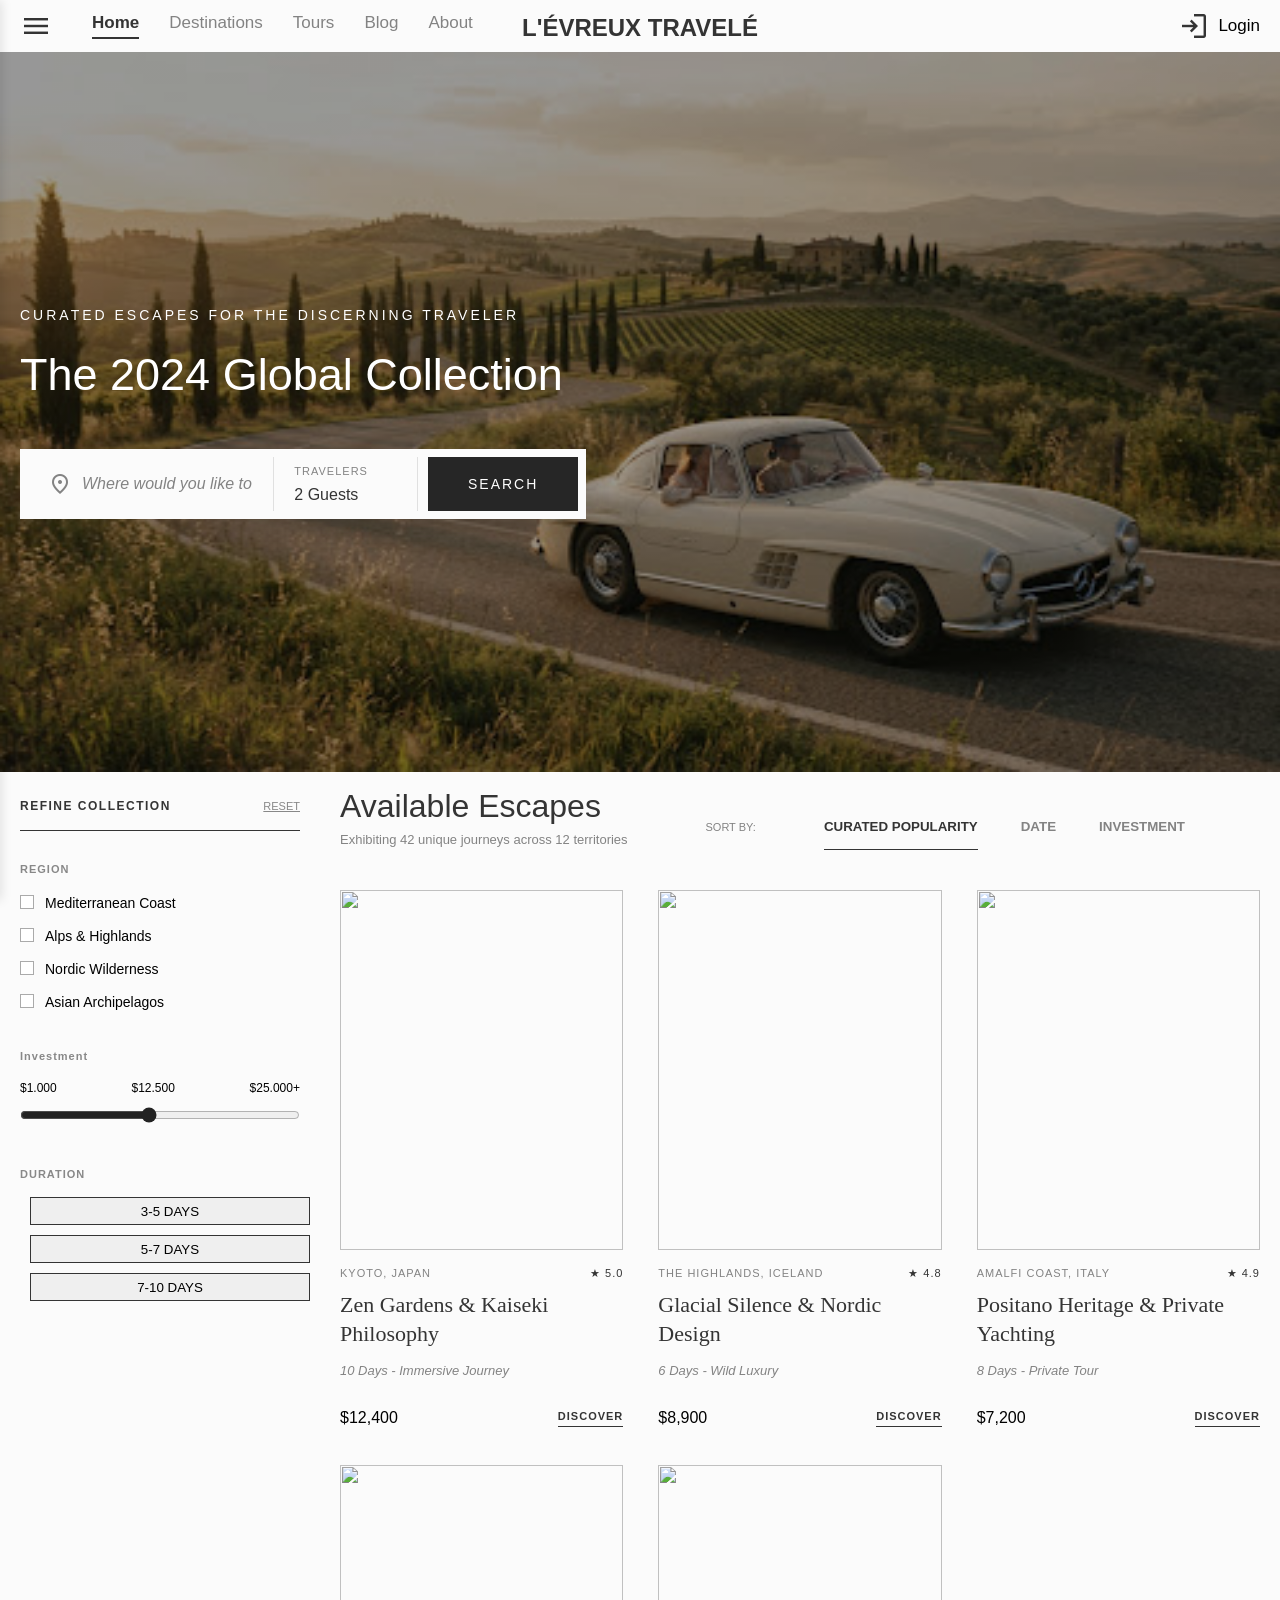
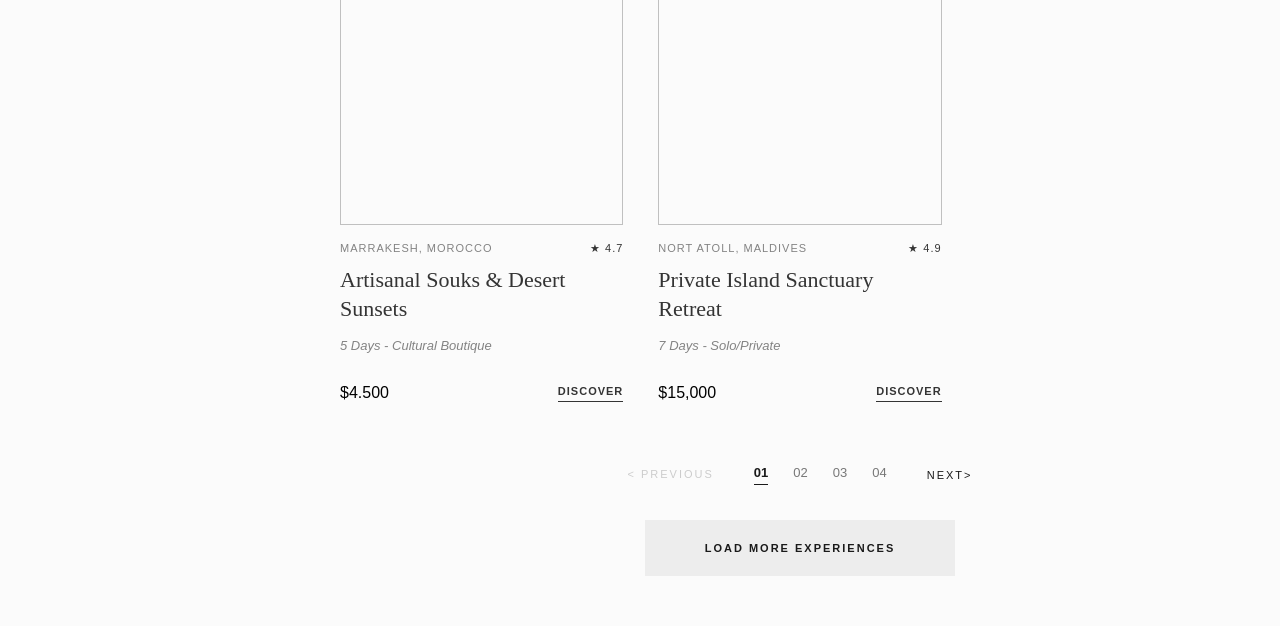
==== index.html @ 649f6e3b "g" ====
<!doctype html>
<html lang="en">
<head>
    <meta charset="UTF-8">
    <meta name="viewport"
          content="width=device-width, user-scalable=no, initial-scale=1.0, maximum-scale=1.0, minimum-scale=1.0">
    <meta http-equiv="X-UA-Compatible" content="ie=edge">
    <title>Document</title>
    <link rel = "stylesheet" href = "..\css\index.css">
    <link rel="stylesheet" href="https://fonts.googleapis.com/css2?family=Material+Symbols+Outlined:opsz,wght,FILL,GRAD@20..48,100..700,0..1,-50..200" /></head>
<body>
    <header>
        <div class = "section menu">
            <div class = "container">
                <button class = "menu-btn">
                    <span class = "material-symbols-outlined">menu</span>
                </button>
                <div class = "menu-item">
                    <a class = "menu-link active" href = "index.html">Home</a>
                    <a class = "menu-link" href = "html/destination-detail.html">Destinations</a>
                    <a class = "menu-link" href = "html/tour-detail.html">Tours</a>
                    <a class = "menu-link" href = "html/blog-detail.html">Blog</a>
                    <a class = "menu-link" href = "#">About</a>
                </div>
                <h1 class = "logo">L'ÉVREUX TRAVELÉ</h1>
                <button class = login-btn id = "login-btn">
                    <span class = "material-symbols-outlined">login</span>
                    <span style = "font-size: 17px;">Login</span>
                </button>
            </div>
        </div>
    </header>
    <div id="menu-overlay" class="menu-overlay"></div>
    <div id="sidebar-menu" class="sidebar-menu">
        <div class="sidebar-header">
            <h2 class="sidebar-logo">L'ÉVREUX</h2>
            <button id="close-btn" class="close-btn">
                <span class="material-symbols-outlined">close</span>
            </button>
        </div>
        <div class="sidebar-links">
            <a href="html/destination-detail.html" class="sidebar-link">
                <span class="material-symbols-outlined">public</span> Destinations
            </a>
            <a href="html/tour-detail.html" class="sidebar-link">
                <span class="material-symbols-outlined">auto_stories</span> Tours
            </a>
            <a href="html/blog-detail.html" class="sidebar-link">
                <span class="material-symbols-outlined">article</span> Blog
            </a>
            <a href="#" class="sidebar-link">
                <span class="material-symbols-outlined">info</span> About
            </a>
        </div>
    </div>
    <div class="section banner" style="background-image: linear-gradient(rgba(0,0,0,0.4), rgba(0,0,0,0.4)), url('img/banner.jpg');">
        <div class="container banner-container">
            <div class="banner-content">
                <p class="subtitle">CURATED ESCAPES FOR THE DISCERNING TRAVELER</p>
                <h1 class="banner-title">The 2024 Global Collection</h1>
                <div class="search-bar">
                    <div class="search-group location">
                        <span class="material-symbols-outlined search-icon">location_on</span>
                        <input type="text" placeholder="Where would you like to escape?">
                    </div>

                    <div class="search-group travelers">
                        <label for="traveler-select" class="label">TRAVELERS</label>
                        <select id="traveler-select" class="value-select">
                            <option value="1">1 Guest</option>
                            <option value="2" selected>2 Guests</option> <option value="3">3 Guests</option>
                            <option value="4">4 Guests</option>
                            <option value="5">5+ Guests</option>
                        </select>
                    </div>
                    <button class="search-btn">SEARCH</button>
                </div>
            </div>
        </div>
    </div>
    <div class = "tours">
        <div class = "container">
            <div class = "sidebar">
                <div class = "sidebar-item">
                    <h2>REFINE COLLECTION</h2>
                    <button class = "sidebar-btn">RESET</button>
                </div>
                <div class = "filter">
                    <h3>REGION</h3>
                    <label class = "checkbox-label">
                        <input type = "checkbox">
                        <span class = "checkmark"></span>Mediterranean Coast
                    </label>
                    <label class = "checkbox-label">
                        <input type = "checkbox">
                        <span class = "checkmark"></span>Alps & Highlands
                    </label>
                    <label class = "checkbox-label">
                        <input type = "checkbox">
                        <span class = "checkmark"></span>Nordic Wilderness
                    </label>
                    <label class = "checkbox-label">
                        <input type = "checkbox">
                        <span class = "checkmark"></span>Asian Archipelagos
                    </label>
                </div>
                <div class = "filter">
                    <h3>Investment</h3>
                    <div class = "range-label">
                        <span>$1.000</span>
                        <span id = "slider-value">$12.500</span>
                        <span>$25.000+</span>
                    </div>
                    <input type="range" min="1000" max="25000" value="12000" step = "100" class="range-slider" id = "mySlider">
                </div>
                <div class = "filter">
                    <h3>DURATION</h3>
                    <div class = "duration-option">
                        <button class = "duration-item">3-5 DAYS</button>
                        <button class = "duration-item">5-7 DAYS</button>
                        <button class = "duration-item">7-10 DAYS</button>
                    </div>
                </div>
            </div>
            <main class = "main-content">
                <header class = "main-header">
                    <div class = "header-title">
                        <h1>Available Escapes</h1>
                        <p>Exhibiting 42 unique journeys across 12 territories</p>
                    </div>
                    <div class = "sort-by">
                        <span>SORT BY:</span>
                        <button class = "sort-link active">CURATED POPULARITY</button>
                        <button class = "sort-link">DATE</button>
                        <button class = "sort-link">INVESTMENT</button>
                    </div>
                </header>
                <div class = "items">
                    <div class = "item">
                        <div class = "item-image">
                            <img src = "">
                        </div>
                        <div class = "item-content">
                            <div class = "item-location">
                                <span class = "location">KYOTO, JAPAN</span>
                                <span class = "rating">★ 5.0</span>
                            </div>
                            <h2 class = "item-title">Zen Gardens & Kaiseki Philosophy</h2>
                            <p class = "item-duration">10 Days - Immersive Journey</p>
                            <div class = "item-footer">
                                <span class = "price">$12,400</span>
                                <a href = "#" class = "item-btn">DISCOVER</a>
                            </div>
                        </div>
                    </div>
                    <div class = "item">
                        <div class = "item-image">
                            <img src = "">
                        </div>
                        <div class = "item-content">
                            <div class = "item-location">
                                <span class = "location">THE HIGHLANDS, ICELAND</span>
                                <span class = "rating">★ 4.8</span>
                            </div>
                            <h2 class = "item-title">Glacial Silence & Nordic Design</h2>
                            <p class = "item-duration">6 Days - Wild Luxury</p>
                            <div class = "item-footer">
                                <span class = "price">$8,900</span>
                                <a href = "#" class = "item-btn">DISCOVER</a>
                            </div>
                        </div>
                    </div>
                    <div class = "item">
                        <div class = "item-image">
                            <img src = "">
                        </div>
                        <div class = "item-content">
                            <div class = "item-location">
                                <span class = "location">AMALFI COAST, ITALY</span>
                                <span class = "rating">★ 4.9</span>
                            </div>
                            <h2 class = "item-title">Positano Heritage & Private Yachting</h2>
                            <p class = "item-duration">8 Days - Private Tour</p>
                            <div class = "item-footer">
                                <span class = "price">$7,200</span>
                                <a href = "#" class = "item-btn">DISCOVER</a>
                            </div>
                        </div>
                    </div>
                    <div class = "item">
                        <div class = "item-image">
                            <img src = "">
                        </div>
                        <div class = "item-content">
                            <div class = "item-location">
                                <span class = "location">MARRAKESH, MOROCCO</span>
                                <span class = "rating">★ 4.7</span>
                            </div>
                            <h2 class = "item-title">Artisanal Souks & Desert Sunsets</h2>
                            <p class = "item-duration">5 Days - Cultural Boutique</p>
                            <div class = "item-footer">
                                <span class = "price">$4.500</span>
                                <a href = "#" class = "item-btn">DISCOVER</a>
                            </div>
                        </div>
                    </div>
                    <div class = "item">
                        <div class = "item-image">
                            <img src = "">
                        </div>
                        <div class = "item-content">
                            <div class = "item-location">
                                <span class = "location">NORT ATOLL, MALDIVES</span>
                                <span class = "rating">★ 4.9</span>
                            </div>
                            <h2 class = "item-title">Private Island Sanctuary Retreat</h2>
                            <p class = "item-duration">7 Days - Solo/Private</p>
                            <div class = "item-footer">
                                <span class = "price">$15,000</span>
                                <a href = "#" class = "item-btn">DISCOVER</a>
                            </div>
                        </div>
                    </div>
                </div>
                <div class="pagination-container">
                    <div class="pagination-numbers">
                        <a href="#" class="page-arrow prev disabled">&lt; PREVIOUS</a>
                        <div class="page-links">
                            <button class="page-link active">01</button>
                            <button class="page-link">02</button>
                            <button class="page-link">03</button>
                            <button class="page-link">04</button>
                        </div>
                        <button class="page-arrow next">NEXT></button>
                    </div>
                    <button class="btn-load-more">LOAD MORE EXPERIENCES</button>
                </div>
            </main>
        </div>
    </div>
    <script src = "..\js\index.js"></script>
</body>
</html>
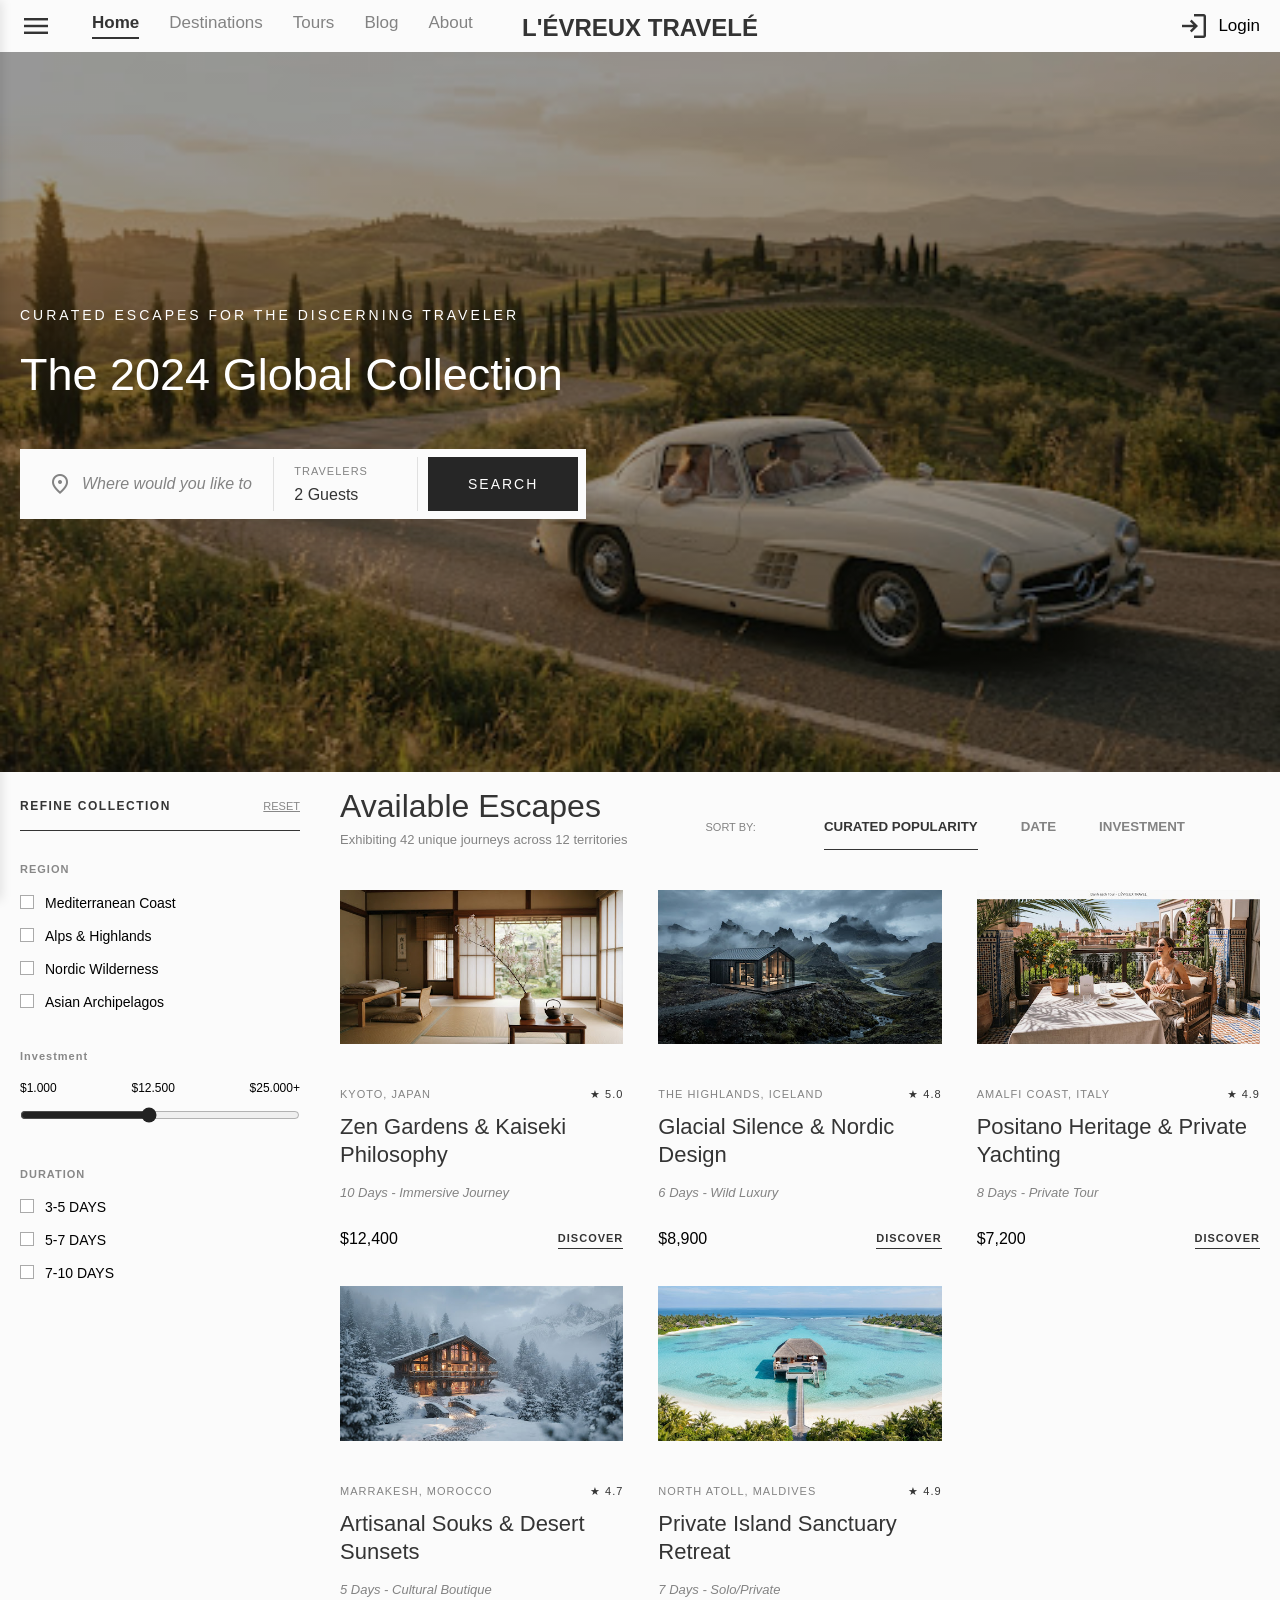
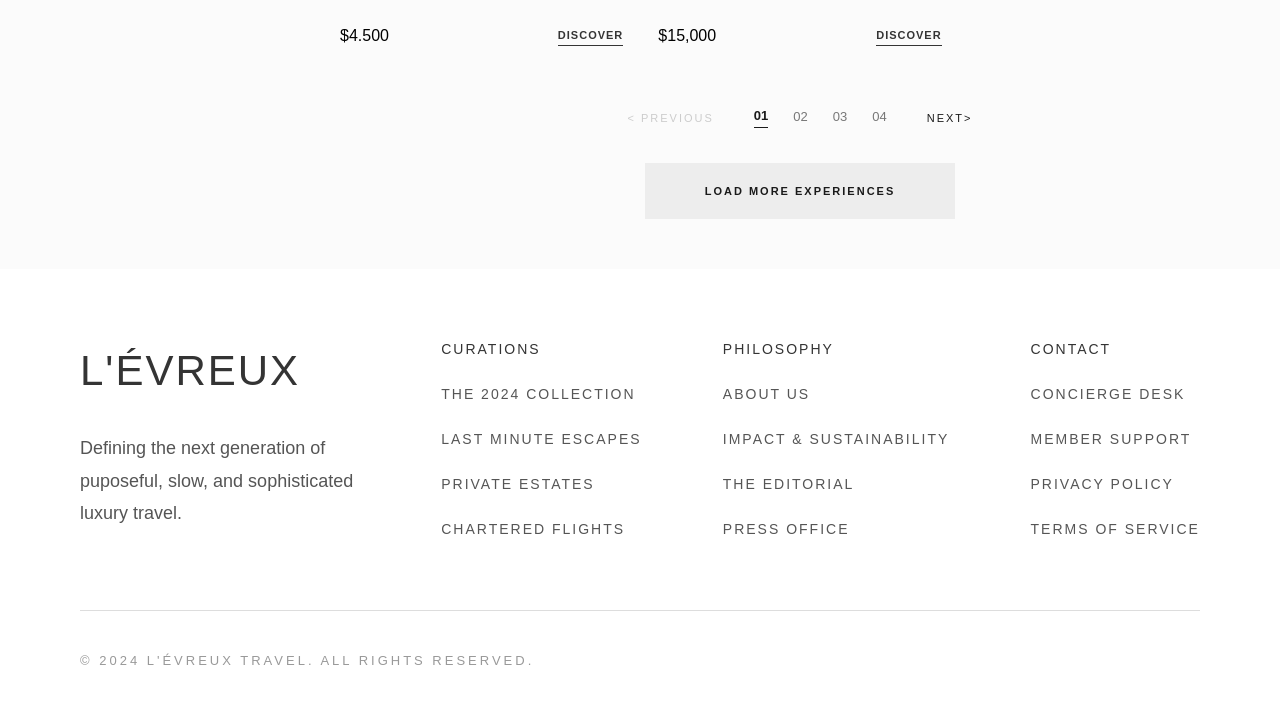
==== commit dfb2678f: "g" ====
--- a/index.html
+++ b/index.html
@@ -6,7 +6,7 @@
           content="width=device-width, user-scalable=no, initial-scale=1.0, maximum-scale=1.0, minimum-scale=1.0">
     <meta http-equiv="X-UA-Compatible" content="ie=edge">
     <title>Document</title>
-    <link rel = "stylesheet" href = "..\css\index.css">
+    <link rel = "stylesheet" href = "css/index.css">
     <link rel="stylesheet" href="https://fonts.googleapis.com/css2?family=Material+Symbols+Outlined:opsz,wght,FILL,GRAD@20..48,100..700,0..1,-50..200" /></head>
 <body>
     <header>
@@ -116,9 +116,18 @@
                 <div class = "filter">
                     <h3>DURATION</h3>
                     <div class = "duration-option">
-                        <button class = "duration-item">3-5 DAYS</button>
-                        <button class = "duration-item">5-7 DAYS</button>
-                        <button class = "duration-item">7-10 DAYS</button>
+                        <label class = "checkbox-label">
+                            <input type = "checkbox">
+                            <span class = "checkmark"></span>3-5 DAYS
+                        </label>
+                        <label class = "checkbox-label">
+                            <input type = "checkbox">
+                            <span class = "checkmark"></span>5-7 DAYS
+                        </label>
+                        <label class = "checkbox-label">
+                            <input type = "checkbox">
+                            <span class = "checkmark"></span>7-10 DAYS
+                        </label>
                     </div>
                 </div>
             </div>
@@ -138,7 +147,7 @@
                 <div class = "items">
                     <div class = "item">
                         <div class = "item-image">
-                            <img src = "">
+                            <img src = "img/Kyoto.jpg">
                         </div>
                         <div class = "item-content">
                             <div class = "item-location">
@@ -155,7 +164,7 @@
                     </div>
                     <div class = "item">
                         <div class = "item-image">
-                            <img src = "">
+                            <img src = "img/Highlands.jpg">
                         </div>
                         <div class = "item-content">
                             <div class = "item-location">
@@ -172,7 +181,7 @@
                     </div>
                     <div class = "item">
                         <div class = "item-image">
-                            <img src = "">
+                            <img src = "img/Marrakesh.jpg">
                         </div>
                         <div class = "item-content">
                             <div class = "item-location">
@@ -189,7 +198,7 @@
                     </div>
                     <div class = "item">
                         <div class = "item-image">
-                            <img src = "">
+                            <img src = "img/Courchevel.jpg">
                         </div>
                         <div class = "item-content">
                             <div class = "item-location">
@@ -206,11 +215,11 @@
                     </div>
                     <div class = "item">
                         <div class = "item-image">
-                            <img src = "">
-                        </div>
-                        <div class = "item-content">
-                            <div class = "item-location">
-                                <span class = "location">NORT ATOLL, MALDIVES</span>
+                            <img src = "img/North%20Atoll.jpg">
+                        </div>
+                        <div class = "item-content">
+                            <div class = "item-location">
+                                <span class = "location">NORTH ATOLL, MALDIVES</span>
                                 <span class = "rating">★ 4.9</span>
                             </div>
                             <h2 class = "item-title">Private Island Sanctuary Retreat</h2>
@@ -238,6 +247,44 @@
             </main>
         </div>
     </div>
-    <script src = "..\js\index.js"></script>
+    <footer class = footer>
+        <div class = "footer-container">
+            <div class = "brand">
+                <h2>L'ÉVREUX</h2>
+                <p>Defining the next generation of puposeful, slow, and sophisticated luxury travel.</p>
+            </div>
+            <div class="footer-column">
+                <a href="#" style = "color: #343434">CURATIONS</a>
+                <a href="#">THE 2024 COLLECTION</a>
+                <a href="#">LAST MINUTE ESCAPES</a>
+                <a href="#">PRIVATE ESTATES</a>
+                <a href="#">CHARTERED FLIGHTS</a>
+            </div>
+            <div class="footer-column">
+                <a href="#" style = "color: #343434">PHILOSOPHY</a>
+                <a href="#">ABOUT US</a>
+                <a href="#">IMPACT & SUSTAINABILITY</a>
+                <a href="#">THE EDITORIAL</a>
+                <a href="#">PRESS OFFICE</a>
+            </div>
+            <div class="footer-column">
+                <a href="#" style = "color: #343434">CONTACT</a>
+                <a href="#">CONCIERGE DESK</a>
+                <a href="#">MEMBER SUPPORT</a>
+                <a href="#">PRIVACY POLICY</a>
+                <a href="#">TERMS OF SERVICE</a>
+            </div>
+        </div>
+        <hr>
+        <div class="footer-bottom">
+            <p>© 2024 L'ÉVREUX TRAVEL. ALL RIGHTS RESERVED.</p>
+            <div class="social">
+                <a href="#"><i class="fa-solid fa-globe"></i></a>
+                <a href="#"><i class="fa-regular fa-envelope"></i></a>
+                <a href="#"><i class="fa-solid fa-phone"></i></a>
+            </div>
+        </div>
+    </footer>
+    <script src = "js/index.js"></script>
 </body>
 </html>
--- a/css/index.css
+++ b/css/index.css
@@ -0,0 +1,746 @@
+*{
+    margin: 0;
+    padding: 0;
+    box-sizing: border-box;
+    transition: all 300ms;
+}
+
+body {
+    background-color: #fbfbfb;
+    font-size: 17px;
+    font-family: "Be Vietnam Pro", sans-serif;
+    line-height: 1.5;
+}
+
+.section {
+    width: 100%;
+    overflow: hidden;
+}
+
+.container {
+    width: 100%;
+    max-width: 1500px;
+    margin: 0 auto;
+    display: flex;
+    gap: 40px;
+    padding: 10px 20px;
+    align-items: flex-start;
+    justify-content: flex-start;
+}
+
+h1, h2, h3, h4, h5, h6 {
+    color: #343434;
+}
+
+p{
+    color: #838383;
+}
+
+.menu-btn{
+    background: none;
+    border: none;
+    cursor: pointer;
+    display: flex;
+    align-items: center;
+}
+
+.menu-link{
+    text-decoration: none;
+    color: #838383;
+    padding-bottom: 1px;
+}
+
+.menu-link:hover{
+    color: #343434;
+}
+
+.menu-link:active{
+    color: #343434;
+    border-bottom: 1px solid #343434;
+}
+
+.menu-item{
+    gap: 30px;
+    display: flex;
+}
+
+.menu-link.active{
+    color: #343434;
+    border-bottom: 2px solid #343434;
+    font-weight: bold;
+}
+
+.logo{
+    margin: 0;
+    font-size: 24px;
+    text-align: center;
+    left: 50%;
+    transform: translateX(-50%);
+    position: absolute;
+}
+
+.menu-btn .material-symbols-outlined {
+    font-size: 32px;
+    color: #343434;
+}
+
+.login-btn{
+    border: none;
+    cursor: pointer;
+    display: flex;
+    align-items: center;
+    background: none;
+    margin-left: auto;
+    gap: 8px;
+}
+
+.login-btn .material-symbols-outlined {
+    font-size: 32px;
+    color: #343434;
+}
+
+.menu-overlay {
+    position: fixed;
+    top: 0;
+    left: 0;
+    width: 100%;
+    height: 100%;
+    background-color: rgba(0, 0, 0, 0.4);
+    z-index: 998;
+    opacity: 0;
+    pointer-events: none;
+    transition: opacity 300ms ease;
+}
+
+.menu-overlay.open {
+    opacity: 1;
+    pointer-events: auto;
+}
+
+.sidebar-menu {
+    position: fixed;
+    top: 0;
+    left: 0;
+    width: 350px;
+    height: 100%;
+    background-color: #fff;
+    z-index: 999;
+    box-shadow: 2px 0 10px rgba(0,0,0,0.1);
+    padding: 30px;
+    transform: translateX(-100%);
+    transition: transform 300ms cubic-bezier(0.16, 1, 0.3, 1);
+}
+
+.sidebar-menu.open {
+    transform: translateX(0);
+}
+
+.sidebar-header {
+    display: flex;
+    justify-content: space-between;
+    align-items: center;
+    margin-bottom: 40px;
+}
+
+.sidebar-logo {
+    font-size: 20px;
+    font-weight: bold;
+    letter-spacing: 2px;
+}
+
+.close-btn {
+    background: none;
+    border: none;
+    cursor: pointer;
+    display: flex;
+    align-items: center;
+}
+
+.close-btn .material-symbols-outlined {
+    font-size: 28px;
+    color: #343434;
+}
+
+.sidebar-links {
+    display: flex;
+    flex-direction: column;
+    gap: 25px;
+}
+
+.sidebar-link {
+    display: flex;
+    align-items: center;
+    gap: 15px;
+    text-decoration: none;
+    color: #838383;
+    font-size: 16px;
+    padding-bottom: 10px;
+}
+
+.sidebar-link .material-symbols-outlined {
+    font-size: 24px;
+}
+
+.sidebar-link.active {
+    color: #343434;
+    font-weight: bold;
+    border-bottom: 1px solid #343434;
+}
+
+.sidebar-link:hover {
+    color: #343434;
+}
+
+.menu-btn:active .material-symbols-outlined {
+    color: #838383;
+}
+
+.login-btn:active .material-symbols-outlined {
+    color: #838383;
+}
+
+.banner{
+    background-size: cover;
+    background-position: center;
+    height: 80vh;
+    display: flex;
+    align-items: center;
+    position: relative;
+}
+
+.hero-container{
+    flex-direction: column;
+    align-items: flex-start;
+    justify-content: center;
+    height: 100%;
+}
+
+.hero-content{
+    width: 100%;
+}
+
+.subtitle {
+    font-size: 14px;
+    color: #ffffff;
+    letter-spacing: 3px;
+    text-transform: uppercase;
+    margin-bottom: 15px;
+}
+
+.banner-title {
+    font-size: 45px;
+    color: #ffffff;
+    margin: 0 0 40px 0;
+    font-weight: 400;
+}
+
+.search-bar {
+    background-color: #fbfbfb;
+    display: flex;
+    align-items: center;
+    width: 100%;
+    max-width: 1000px;
+    height: 70px;
+    padding: 8px;
+    box-shadow: 0 8px 25px rgba(0,0,0,0.15);
+}
+
+.search-group {
+    display: flex;
+    height: 100%;
+    align-items: center;
+    padding: 0 20px;
+}
+
+.search-group.location {
+    flex: 2;
+    gap: 10px;
+}
+
+.search-group.location input {
+    border: none;
+    outline: none;
+    background: none;
+    font-size: 16px;
+    width: 100%;
+    color: #343434;
+}
+
+.search-group.location input::placeholder {
+    color: #838383;
+    font-style: italic;
+}
+
+.search-icon {
+    color: #838383;
+    font-size: 24px;
+}
+
+.search-group.travelers {
+    flex: 1;
+    flex-direction: column;
+    justify-content: center;
+    align-items: flex-start;
+    border-left: 1px solid #e0e0e0; 
+    border-right: 1px solid #e0e0e0;
+}
+
+.search-group.travelers .label {
+    font-size: 11px;
+    color: #838383;
+    letter-spacing: 1px;
+    margin-bottom: 2px;
+}
+
+.search-group.travelers .value {
+    font-size: 16px;
+    color: #343434;
+    font-weight: 500;
+}
+
+.search-btn {
+    background-color: #262626;
+    color: #ffffff;
+    border: none;
+    height: 100%;
+    padding: 0 40px;
+    font-size: 14px;
+    letter-spacing: 2px;
+    cursor: pointer;
+    font-weight: 500;
+    margin-left: 10px;
+}
+
+.search-btn:hover {
+    background-color: #404040;
+}
+
+.search-group.travelers .value-select {
+    border: none;
+    outline: none;
+    background: transparent;
+    font-size: 16px;
+    color: #343434;
+    font-weight: 500;
+    width: 100%;
+    cursor: pointer;
+    padding: 2px 0;
+    -webkit-appearance: none;
+    -moz-appearance: none;
+    appearance: none;
+}
+
+.search-group.travelers .label {
+    display: block;
+    font-size: 11px;
+    color: #838383;
+    letter-spacing: 1px;
+    margin-bottom: 4px;
+    cursor: pointer;
+}
+
+.search-group.travelers .value-select:focus {
+    color: #000000;
+}
+
+.sidebar{
+    width: 280px;
+    flex-shrink: 0;
+    margin-top: 15px;
+}
+
+.sidebar-item{
+    display: flex;
+    justify-content: space-between;
+    align-items: center;
+    border-bottom: 1px solid #343434;
+    padding-bottom: 15px;
+    margin-bottom: 30px;
+}
+
+.sidebar-btn {
+    background: none;
+    border: none;
+    font-size: 11px;
+    color: #888;
+    cursor: pointer;
+    text-decoration: underline;
+}
+
+.sidebar-item h2{
+    font-size: 12px;
+    letter-spacing: 1.5px;
+    font-weight: 600;
+}
+
+.checkmark {
+    position: absolute;
+    top: 2px;
+    left: 0;
+    height: 14px;
+    width: 14px;
+    border: 1px solid #aaa;
+    background-color: #fff;
+}
+
+.checkbox-label input {
+    position: absolute;
+    opacity: 0;
+    cursor: pointer;
+}
+
+.checkbox-label {
+    display: block;
+    position: relative;
+    padding-left: 25px;
+    margin-bottom: 12px;
+    cursor: pointer;
+    font-size: 14px;
+    user-select: none;
+}
+
+.filter h3 {
+    font-size: 11px;
+    letter-spacing: 1px;
+    color: #888;
+    margin-bottom: 15px;
+    font-weight: 600;
+}
+
+.filter {
+    margin-bottom: 35px;
+}
+
+.checkbox-label input:checked ~ .checkmark {
+    background-color: #222;
+    border-color: #222;
+}
+
+.range-label{
+    display: flex;
+    justify-content: space-between;
+    font-size: 12px;
+    margin-bottom: 8px;
+}
+
+.range-slider{
+    width: 100%;
+    accent-color: #222;
+}
+
+.duration-item{
+    border: 1px solid #343434;
+    padding: 5px;
+    margin: 10px;
+    display: block;
+    width: 100%;
+    height: 28px;
+}
+
+.duration-item input:checked ~ .checkmark {
+    background-color: #222;
+    border-color: #222;
+}
+
+.duration-item:hover{
+    background-color: #343434;
+}
+
+.duration-item:active{
+    background-color: #343434;
+}
+
+.main-content{
+    flex-grow: 1;
+    width: 100%;
+}
+
+.main-header{
+    display: flex;
+    justify-content: space-between;
+    align-items: flex-end;
+    margin-bottom: 40px;
+    width: 100%;
+}
+
+.header-title h1{
+    font-size: 32px;
+    font-weight: 400;
+}
+
+.header-title p{
+    font-size: 13px;
+    color: #838383;
+}
+
+.sort-by{
+    font-size: 11px;
+    margin-right: 50px;
+}
+
+.sort-by span{
+    color: #838383;
+    margin-right: 50px;
+}
+
+.sort-by button{
+    margin-right: 25px;
+}
+
+.sort-link{
+    background: none;
+    border: none;
+    cursor: pointer;
+    font-weight: 600;
+    color: #838383;
+    margin-left: 15px;
+    padding-bottom: 15px;
+}
+
+.sort-link:active{
+    color: #343434;
+    border-bottom: 1px solid #343434;
+}
+
+.sort-link.active{
+    color: #343434;
+    border-bottom: 1px solid #343434;
+}
+
+.sort-link:hover{
+    color: #343434;
+}
+
+.items{
+    display: grid;
+    grid-template-columns: repeat(3, 1fr);
+    gap: 35px;
+    width: 100%;
+}
+
+.item{
+    background-color: transparent;
+    display: flex;
+    flex-direction: column;
+    width: 100%;
+}
+
+.item:hover{
+    transform: scale(1.01);
+}
+
+.item-image{
+    position: relative;
+    width: 100%;
+    overflow: hidden;
+    margin-bottom: 15px;
+}
+
+.item-image img {
+    width: 100%;
+    overflow: hidden;
+    margin-bottom: 20px;
+}
+
+.item-location {
+    display: flex;
+    justify-content: space-between;
+    font-size: 11px;
+    letter-spacing: 1px;
+    color: #838383;
+    margin-bottom: 10px;
+}
+
+.item-content {
+    display: flex;
+    flex-direction: column;
+    flex-grow: 1;
+}
+
+.rating{
+    color: #343434;
+}
+
+.item-title {
+    font-size: 22px;
+    font-weight: 400;
+    line-height: 1.3;
+    margin-bottom: 12px;
+    min-height: 58px;
+}
+
+.item-duration {
+    font-size: 13px;
+    color: #838383;
+    font-style: italic;
+    margin-bottom: 15px;
+}
+
+.item-footer {
+    display: flex;
+    justify-content: space-between;
+    align-items: center;
+    margin-top: auto;
+    padding-top: 10px;
+}
+
+.price {
+    font-size: 16px;
+    font-weight: 500;
+}
+
+.item-btn{
+    font-size: 11px;
+    letter-spacing: 1px;
+    color: #343434;
+    text-decoration: none;
+    font-weight: 600;
+    border-bottom: 1px solid #343434;
+    padding-bottom: 2px;
+}
+
+.pagination-container {
+    display: flex;
+    flex-direction: column;
+    align-items: center;
+    margin-top: 60px;
+    margin-bottom: 40px;
+    width: 100%;
+}
+
+.pagination-numbers {
+    display: flex;
+    align-items: center;
+    justify-content: center;
+    gap: 40px;
+    margin-bottom: 35px;
+}
+
+.page-arrow {
+    font-size: 11px;
+    letter-spacing: 2px;
+    color: #1a1a1a;
+    text-decoration: none;
+    font-weight: 500;
+    border: none;
+    background-color: transparent;
+}
+
+.page-arrow.disabled {
+    color: #cccccc;
+    pointer-events: none;
+}
+
+.page-links {
+    display: flex;
+    gap: 25px;
+}
+
+.page-link {
+    font-size: 13px;
+    color: #777777;
+    text-decoration: none;
+    font-weight: 400;
+    padding-bottom: 4px;
+    transition: all 0.2s ease;
+    border: none;
+    background-color: transparent;
+}
+
+.page-link.active {
+    color: #1a1a1a;
+    font-weight: 600;
+    border-bottom: 1px solid #1a1a1a;
+}
+
+.page-link:hover {
+    color: #1a1a1a;
+}
+
+.page-link:active {
+    border-bottom: 1px solid #1a1a1a;
+}
+
+.btn-load-more {
+    background-color: #ededed;
+    color: #1a1a1a;
+    border: none;
+    padding: 22px 60px;
+    font-size: 11px;
+    font-weight: 600;
+    letter-spacing: 2px;
+    cursor: pointer;
+    transition: background-color 0.2s ease;
+    width: auto;
+}
+
+.btn-load-more:hover {
+    background-color: #e0e0e0;
+}
+
+.footer{
+    width:100%;
+    background:#fff;
+    padding:70px 80px 40px;
+    color:#333;
+}
+
+.brand{
+    width: 280px;
+}
+
+.brand h2{
+    font-size:42px;
+    font-weight:500;
+    letter-spacing:2px;
+    margin-bottom:30px;
+}
+
+.brand p{
+    font-size:18px;
+    line-height:1.8;
+    color:#555;
+}
+
+.footer-column{
+    display:flex;
+    flex-direction:column;
+    gap:24px;
+}
+
+.footer-column a{
+    text-decoration:none;
+    color:#555;
+    font-size:14px;
+    letter-spacing:2px;
+    transition:.3s;
+}
+
+.footer-column a:hover{
+    color:#000;
+}
+
+.footer hr{
+    margin:70px 0 40px;
+    border:none;
+    border-top:1px solid #ddd;
+}
+
+.footer-bottom{
+    display:flex;
+    justify-content:space-between;
+    align-items:center;
+}
+
+.footer-bottom p{
+    font-size:13px;
+    color:#999;
+    letter-spacing:3px;
+}
+
+.footer-container{
+    display:flex;
+    justify-content:space-between;
+    align-items:flex-start;
+    gap:80px;
+}
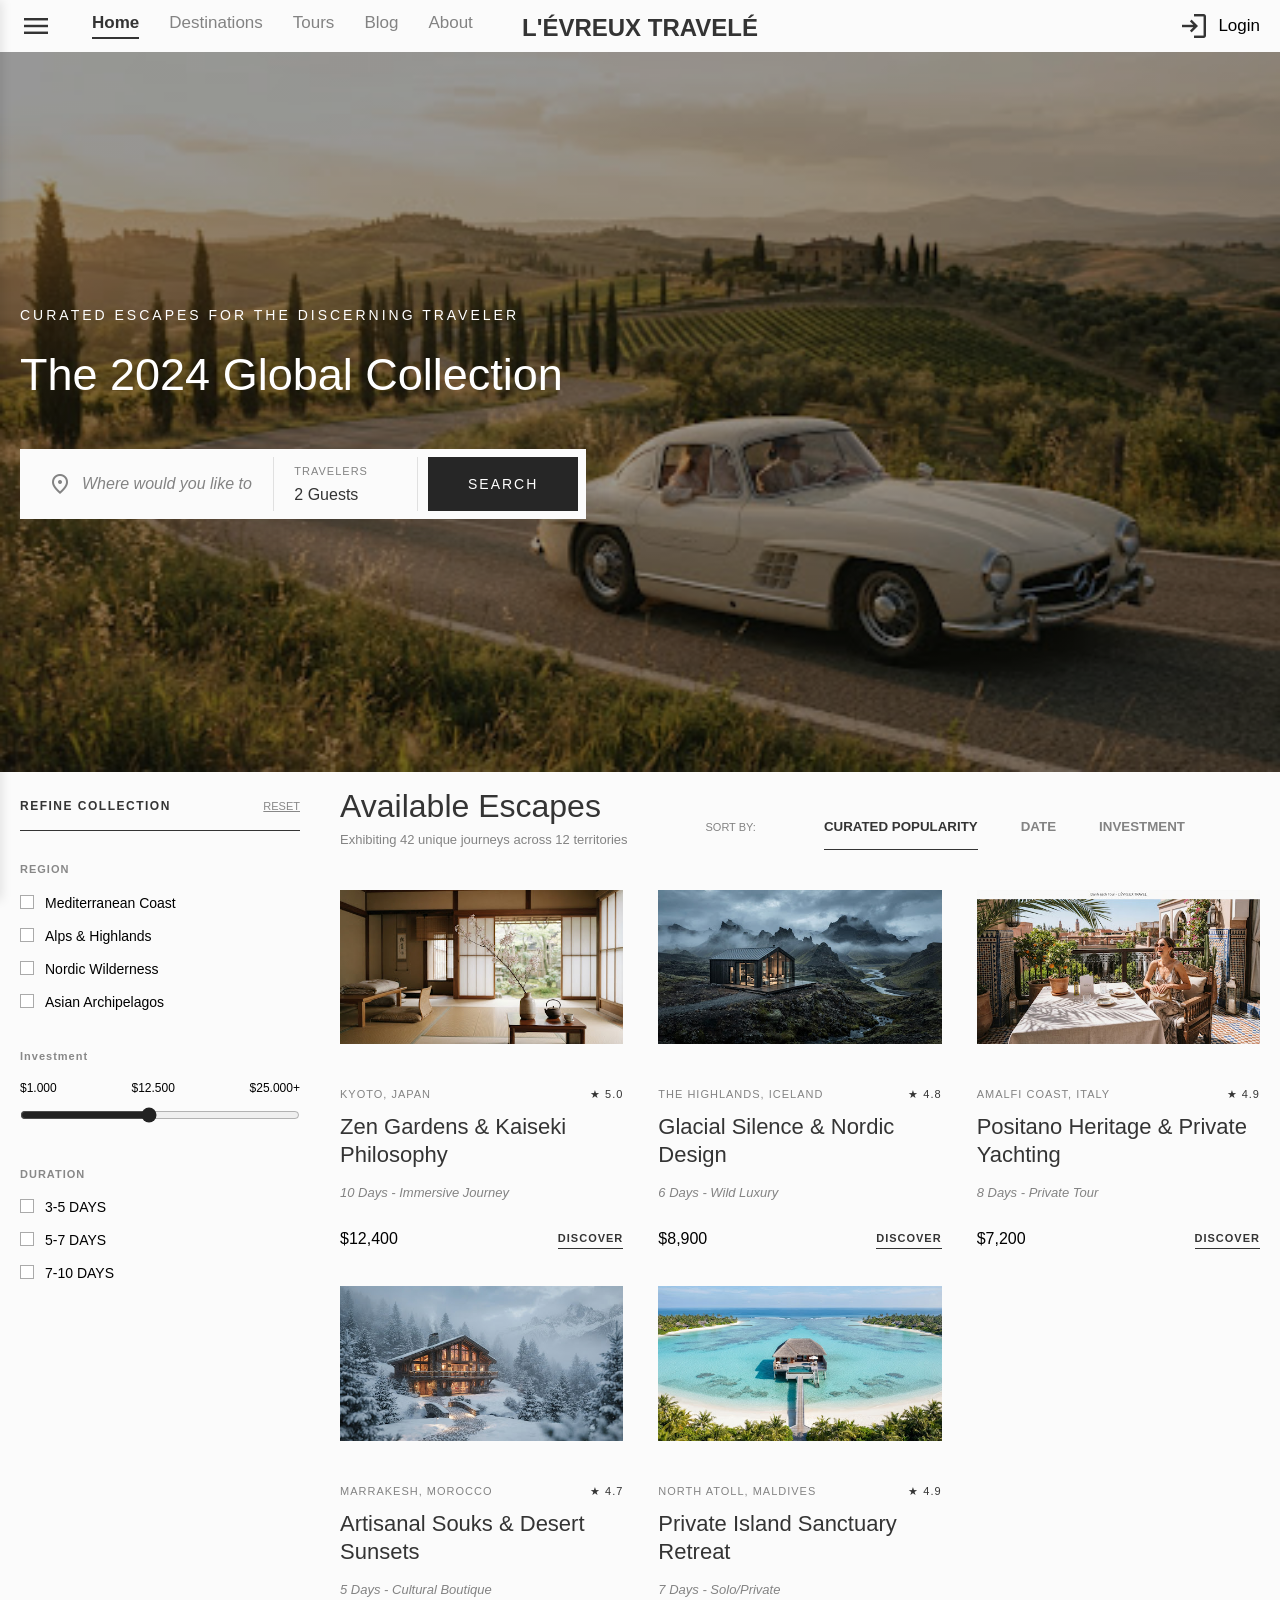
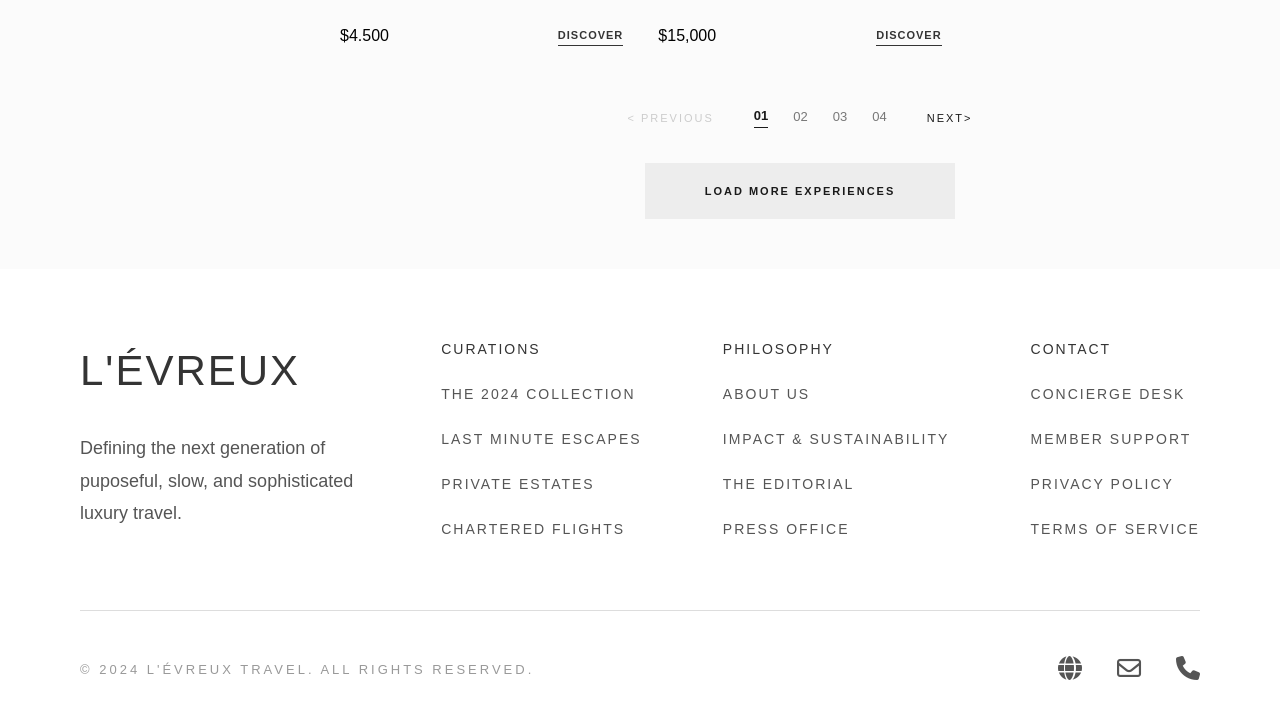
==== commit f67e1f8f: "update" ====
--- a/index.html
+++ b/index.html
@@ -7,7 +7,9 @@
     <meta http-equiv="X-UA-Compatible" content="ie=edge">
     <title>Document</title>
     <link rel = "stylesheet" href = "css/index.css">
-    <link rel="stylesheet" href="https://fonts.googleapis.com/css2?family=Material+Symbols+Outlined:opsz,wght,FILL,GRAD@20..48,100..700,0..1,-50..200" /></head>
+    <link rel="stylesheet" href="https://fonts.googleapis.com/css2?family=Material+Symbols+Outlined:opsz,wght,FILL,GRAD@20..48,100..700,0..1,-50..200" />
+    <link rel="stylesheet" href="https://cdnjs.cloudflare.com/ajax/libs/font-awesome/6.7.2/css/all.min.css">
+</head>
 <body>
     <header>
         <div class = "section menu">
@@ -277,7 +279,7 @@
         </div>
         <hr>
         <div class="footer-bottom">
-            <p>© 2024 L'ÉVREUX TRAVEL. ALL RIGHTS RESERVED.</p>
+            <p style = "text-align: center">© 2024 L'ÉVREUX TRAVEL. ALL RIGHTS RESERVED.</p>
             <div class="social">
                 <a href="#"><i class="fa-solid fa-globe"></i></a>
                 <a href="#"><i class="fa-regular fa-envelope"></i></a>
--- a/css/index.css
+++ b/css/index.css
@@ -743,4 +743,19 @@
     justify-content:space-between;
     align-items:flex-start;
     gap:80px;
-}+}
+
+.social{
+    display:flex;
+    gap:35px;
+}
+
+.social a{
+    color:#555;
+    font-size:24px;
+    transition:.3s;
+}
+
+.social a:hover{
+    color:#000;
+}
